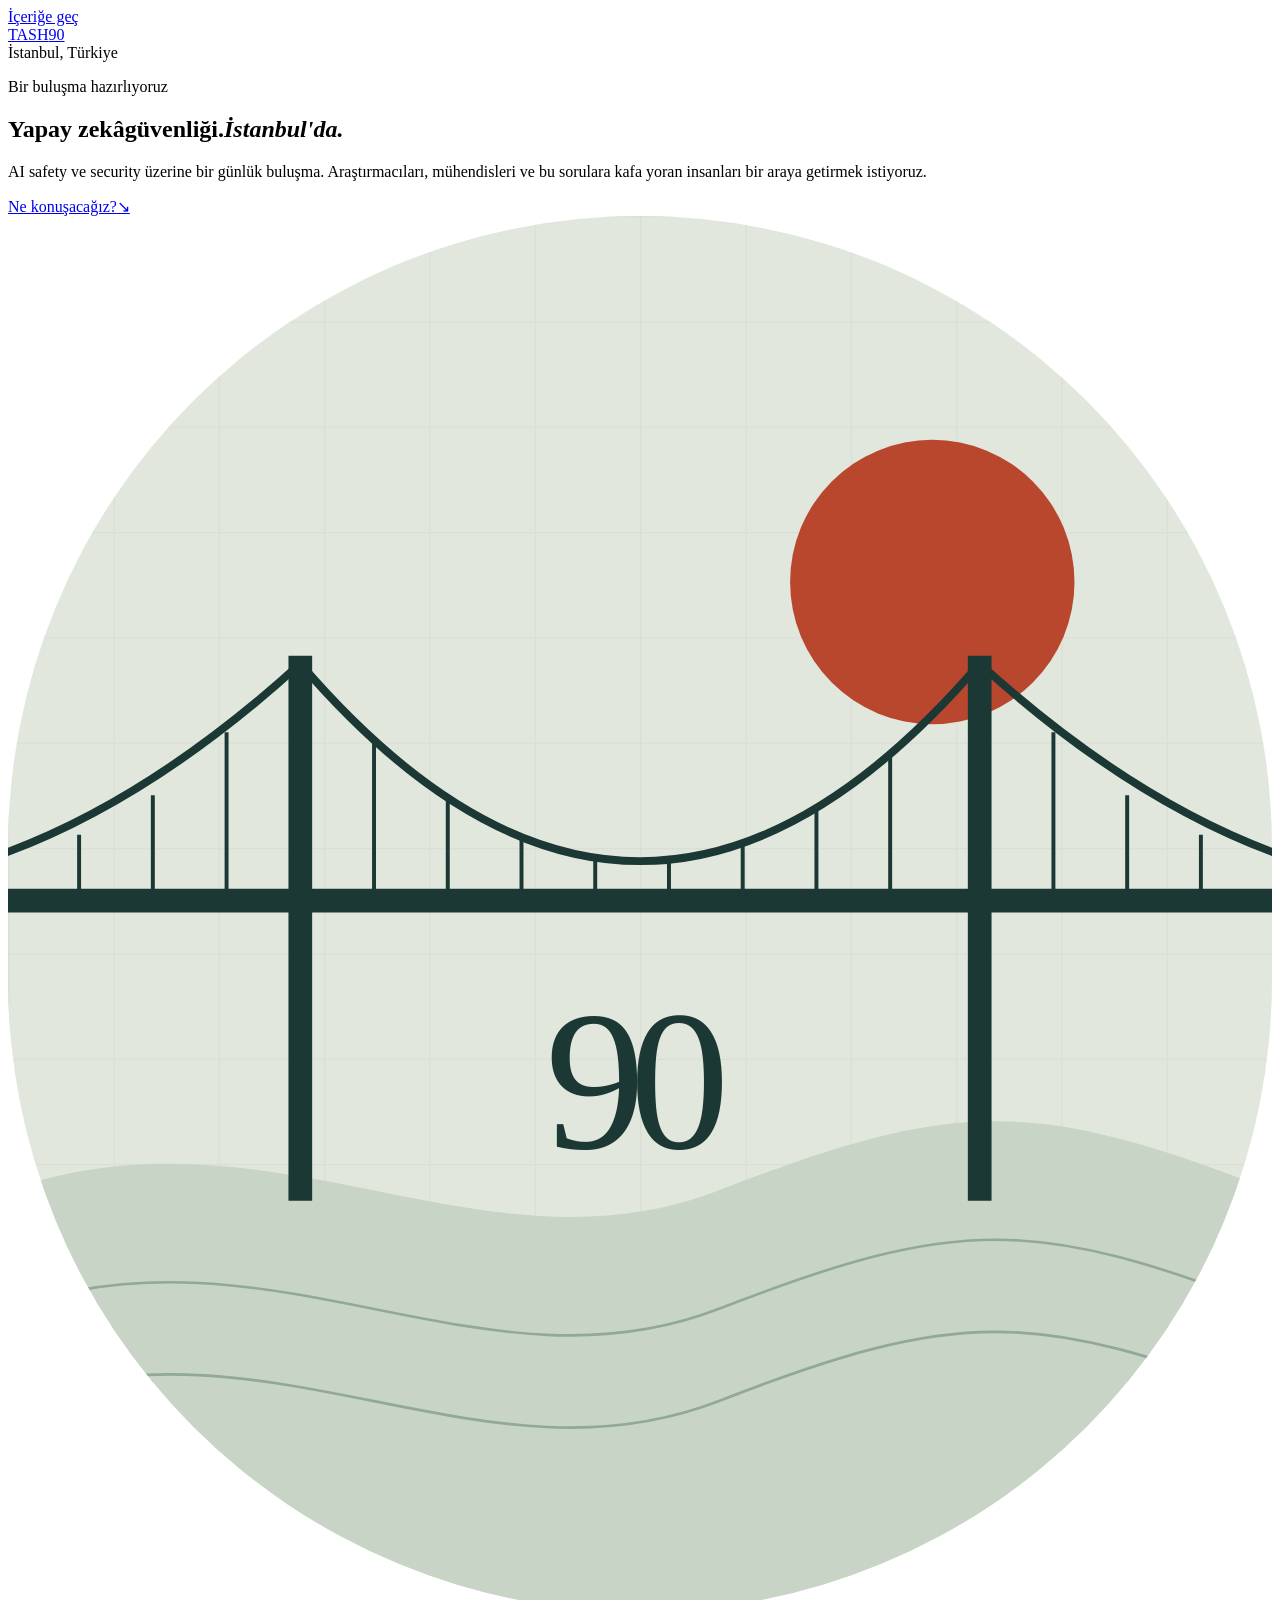
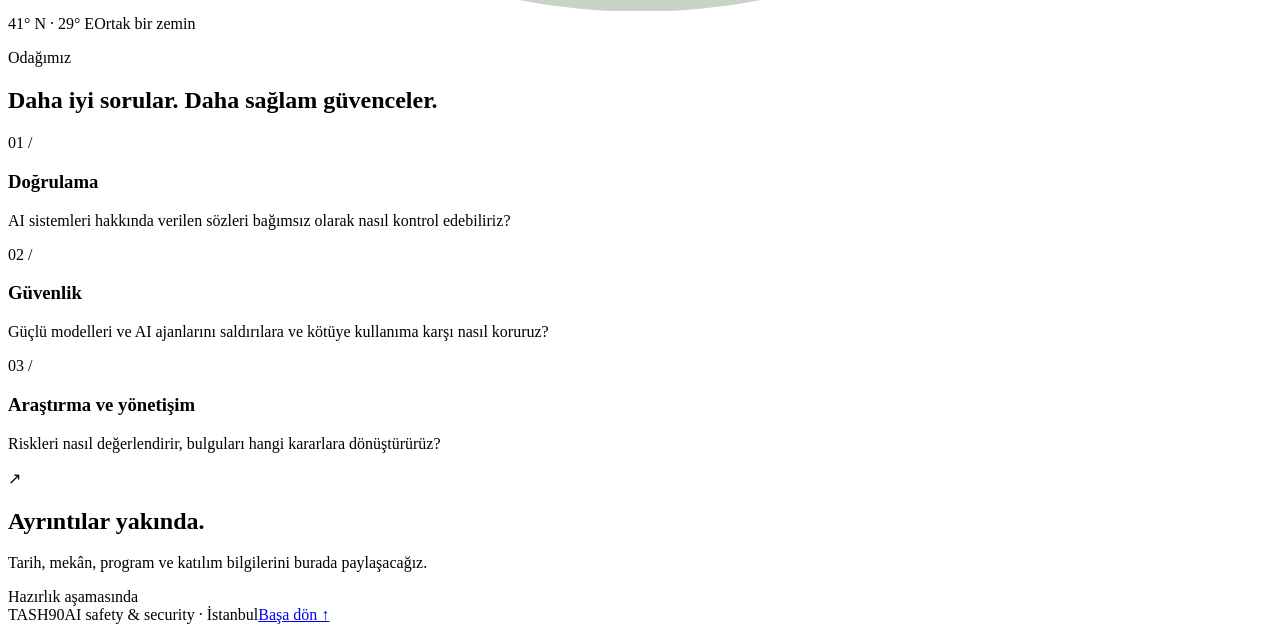
==== public/index.html @ 8463e8dc "feat: add bilingual TASH90 landing page" ====
<!doctype html>
<html lang="tr">
  <head>
    <meta charset="utf-8">
    <meta name="viewport" content="width=device-width, initial-scale=1">
    <meta name="theme-color" content="#f4f1e9">
    <title>TASH90 — Yapay zekâ güvenliği, İstanbul</title>
    <meta name="description" content="İstanbul'da AI safety ve security üzerine bir günlük buluşma hazırlıyoruz. Tarih, program ve katılım bilgileri yakında.">
    <meta property="og:type" content="website">
    <meta property="og:site_name" content="TASH90">
    <meta property="og:title" content="TASH90 — Yapay zekâ güvenliği, İstanbul">
    <meta property="og:description" content="Araştırma, mühendislik ve yönetişim. İstanbul'da AI safety ve security üzerine bir buluşma. Ayrıntılar yakında.">
    <meta property="og:url" content="https://tash90.org/">
    <meta property="og:locale" content="tr_TR">
    <link rel="canonical" href="https://tash90.org/">
    <link rel="icon" href="/favicon.svg" type="image/svg+xml">
    <link rel="stylesheet" href="/styles.css">
    <script src="/site.js" type="module"></script>
  </head>
  <body>
    <a class="skip-link" href="#main" data-copy="skip">İçeriğe geç</a>
    <div class="page-shell">
      <header class="site-header">
        <a class="wordmark" href="/" aria-label="TASH90">TASH<span>90</span><span class="brand-dot" aria-hidden="true"></span></a>
        <div class="header-end">
          <span class="location">İstanbul, Türkiye</span>
          <div class="languages" aria-label="Dil / Language" role="group" hidden>
            <button type="button" data-lang="tr" lang="tr" aria-label="Türkçe" aria-pressed="true">TR</button>
            <span aria-hidden="true">/</span>
            <button type="button" data-lang="en" lang="en" aria-label="English" aria-pressed="false">EN</button>
          </div>
        </div>
      </header>

      <main id="main">
        <section class="hero" aria-labelledby="hero-title">
          <div class="hero-copy">
            <p class="eyebrow"><span class="status-dot" aria-hidden="true"></span><span data-copy="status">Bir buluşma hazırlıyoruz</span></p>
            <h1 id="hero-title"><span data-copy="titleOne">Yapay zekâ</span><span data-copy="titleTwo">güvenliği.</span><em data-copy="titleThree">İstanbul'da.</em></h1>
            <p class="intro" data-copy="intro">AI safety ve security üzerine bir günlük buluşma. Araştırmacıları, mühendisleri ve bu sorulara kafa yoran insanları bir araya getirmek istiyoruz.</p>
            <a class="text-link" href="#topics"><span data-copy="explore">Ne konuşacağız?</span><span aria-hidden="true">↘</span></a>
          </div>

          <div class="hero-art" aria-hidden="true">
            <svg class="bridge" viewBox="0 0 480 530" xmlns="http://www.w3.org/2000/svg">
              <defs>
                <pattern id="grid" width="40" height="40" patternUnits="userSpaceOnUse"><path d="M40 0H0V40" fill="none" stroke="#d9dfd7" stroke-width="1"/></pattern>
                <clipPath id="window"><rect x="0" y="0" width="480" height="530" rx="240"/></clipPath>
              </defs>
              <g clip-path="url(#window)">
                <rect width="480" height="530" fill="#e1e7dc"/>
                <rect width="480" height="530" fill="url(#grid)"/>
                <circle cx="351" cy="139" r="54" fill="#b9472d"/>
                <path d="M0 370C100 335 180 405 270 370S390 335 480 370V530H0Z" fill="#c8d4c5"/>
                <path d="M0 415C100 380 180 450 270 415S390 380 480 415" fill="none" stroke="#91a89a"/>
                <path d="M0 450C100 415 180 485 270 450S390 415 480 450" fill="none" stroke="#91a89a"/>
                <path d="M-20 260H500M111 167V374M369 167V374" fill="none" stroke="#1c3834" stroke-width="9"/>
                <path d="M-20 248Q45 230 111 170Q240 320 369 170Q435 230 500 248" fill="none" stroke="#1c3834" stroke-width="3"/>
                <path d="M139 198V260M167 221V260M195 237V260M223 244V260M251 245V260M279 238V260M307 225V260M335 204V260M27 235V260M55 220V260M83 196V260M397 196V260M425 220V260M453 235V260" fill="none" stroke="#1c3834" stroke-width="1.5"/>
                <text x="236" y="354" text-anchor="middle" fill="#1c3834" font-family="Georgia, serif" font-size="76" letter-spacing="-6">90</text>
              </g>
            </svg>
            <div class="art-caption"><span>41° N · 29° E</span><span data-copy="artLabel">Ortak bir zemin</span></div>
          </div>
        </section>

        <section id="topics" class="topics" aria-labelledby="topics-title">
          <div class="section-intro">
            <p class="eyebrow" data-copy="focusLabel">Odağımız</p>
            <h2 id="topics-title" data-copy="focusTitle">Daha iyi sorular. Daha sağlam güvenceler.</h2>
          </div>
          <div class="topic-grid">
            <article>
              <span class="topic-number" aria-hidden="true">01 /</span>
              <h3 data-copy="topicOneTitle">Doğrulama</h3>
              <p data-copy="topicOneBody">AI sistemleri hakkında verilen sözleri bağımsız olarak nasıl kontrol edebiliriz?</p>
            </article>
            <article>
              <span class="topic-number" aria-hidden="true">02 /</span>
              <h3 data-copy="topicTwoTitle">Güvenlik</h3>
              <p data-copy="topicTwoBody">Güçlü modelleri ve AI ajanlarını saldırılara ve kötüye kullanıma karşı nasıl koruruz?</p>
            </article>
            <article>
              <span class="topic-number" aria-hidden="true">03 /</span>
              <h3 data-copy="topicThreeTitle">Araştırma ve yönetişim</h3>
              <p data-copy="topicThreeBody">Riskleri nasıl değerlendirir, bulguları hangi kararlara dönüştürürüz?</p>
            </article>
          </div>
        </section>

        <aside class="announcement" aria-label="Etkinlik durumu" data-label="announcementLabel">
          <span class="announcement-mark" aria-hidden="true">↗</span>
          <div><h2 data-copy="soonTitle">Ayrıntılar yakında.</h2><p data-copy="soonBody">Tarih, mekân, program ve katılım bilgilerini burada paylaşacağız.</p></div>
          <span class="soon-tag" data-copy="soonTag">Hazırlık aşamasında</span>
        </aside>
      </main>

      <footer><span class="footer-brand">TASH90</span><span data-copy="footer">AI safety & security · İstanbul</span><a href="#main" data-copy="backTop">Başa dön ↑</a></footer>
    </div>
  </body>
</html>
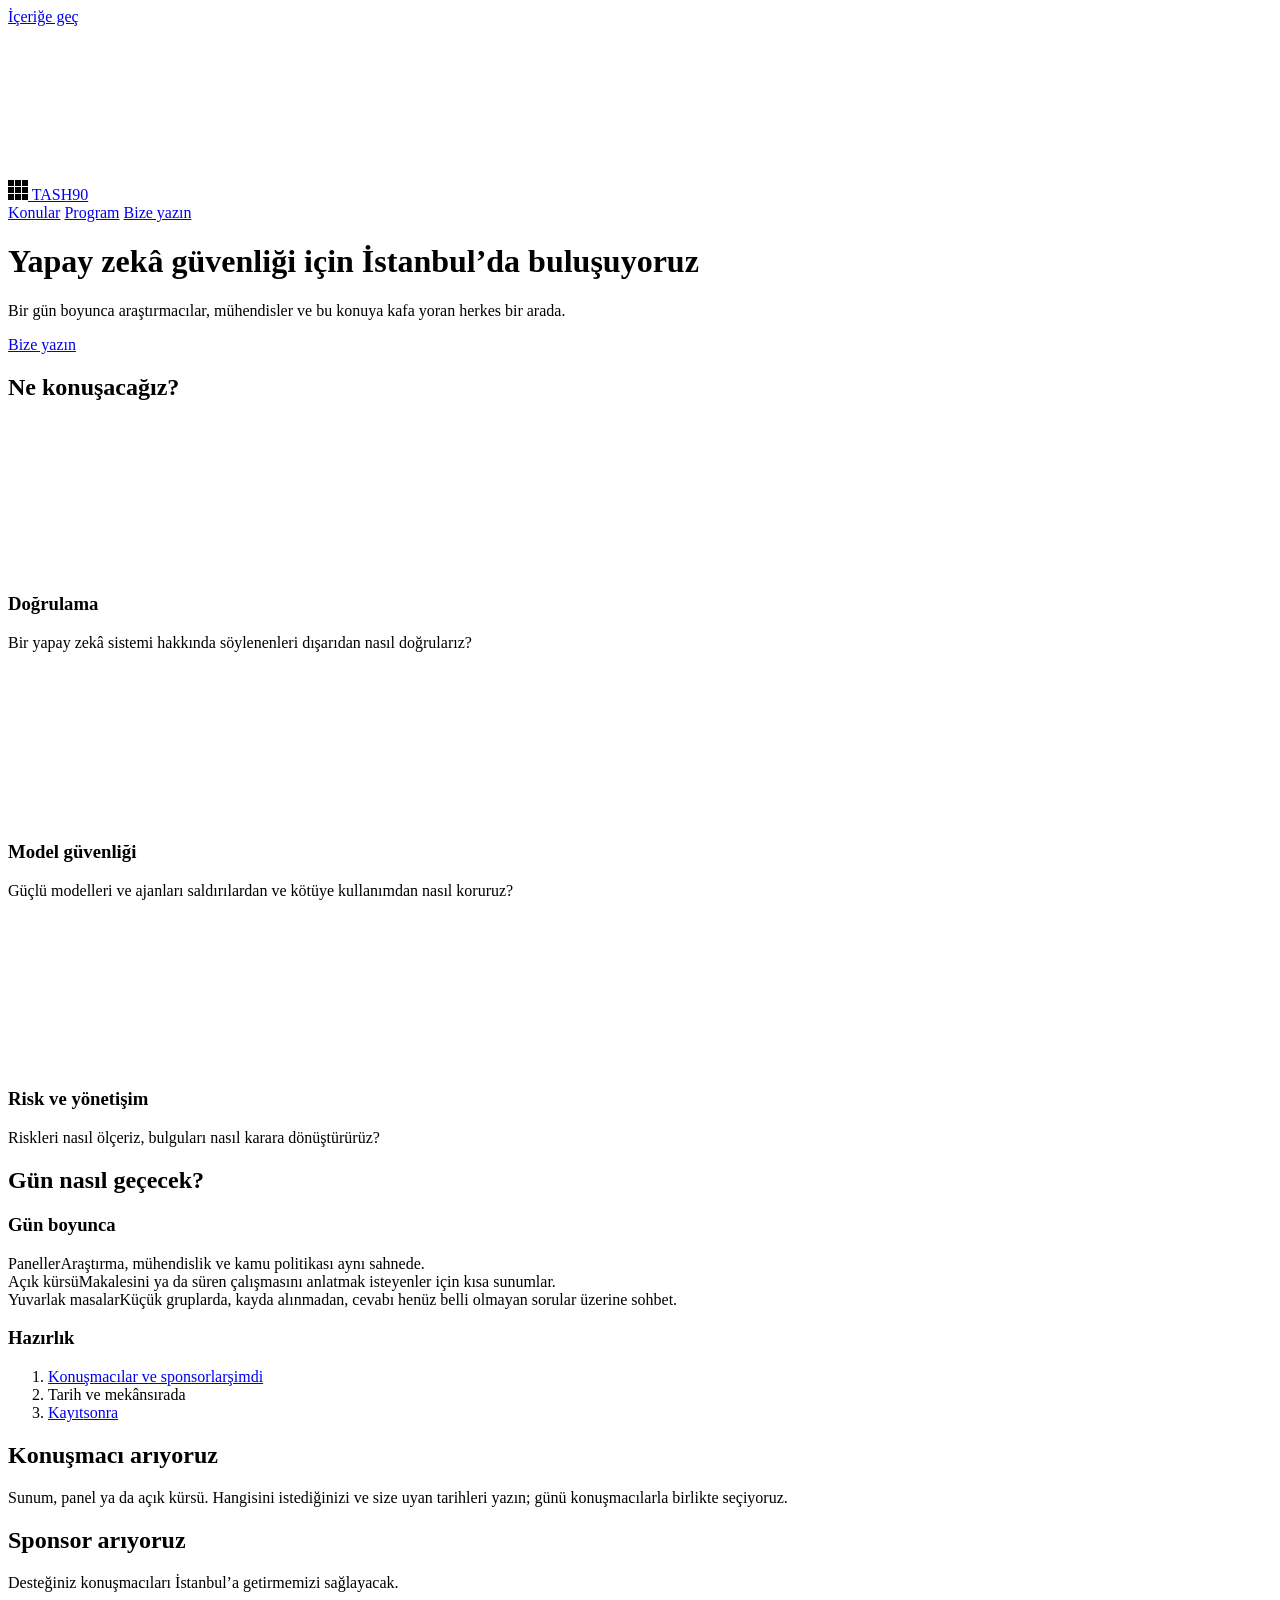
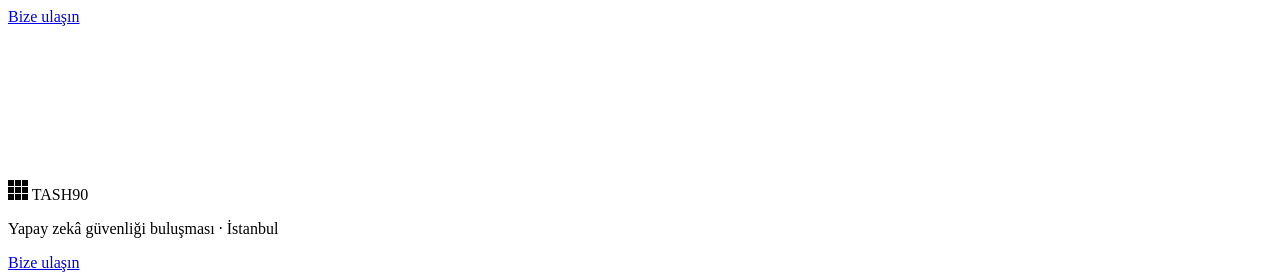
==== commit 2ec4c865: "Redesign the landing page as a Bosphorus mosaic with two colour modes Draw the hero, footer strip an" ====
--- a/public/index.html
+++ b/public/index.html
@@ -1,101 +1,130 @@
 <!doctype html>
-<html lang="tr">
+<html lang="tr" data-palette="turkuaz">
   <head>
     <meta charset="utf-8">
     <meta name="viewport" content="width=device-width, initial-scale=1">
-    <meta name="theme-color" content="#f4f1e9">
-    <title>TASH90 — Yapay zekâ güvenliği, İstanbul</title>
-    <meta name="description" content="İstanbul'da AI safety ve security üzerine bir günlük buluşma hazırlıyoruz. Tarih, program ve katılım bilgileri yakında.">
+    <meta name="theme-color" content="#0a6685">
+    <title>TASH90 · Yapay zekâ güvenliği buluşması, İstanbul</title>
+    <meta name="description" content="Araştırmacılar, mühendisler ve yapay zekâ güvenliğine kafa yoran herkes için İstanbul’da bir günlük buluşma.">
     <meta property="og:type" content="website">
     <meta property="og:site_name" content="TASH90">
-    <meta property="og:title" content="TASH90 — Yapay zekâ güvenliği, İstanbul">
-    <meta property="og:description" content="Araştırma, mühendislik ve yönetişim. İstanbul'da AI safety ve security üzerine bir buluşma. Ayrıntılar yakında.">
+    <meta property="og:title" content="TASH90 · Yapay zekâ güvenliği buluşması, İstanbul">
+    <meta property="og:description" content="Araştırmacılar, mühendisler ve yapay zekâ güvenliğine kafa yoran herkes için İstanbul’da bir günlük buluşma.">
     <meta property="og:url" content="https://tash90.org/">
     <meta property="og:locale" content="tr_TR">
     <link rel="canonical" href="https://tash90.org/">
+    <link rel="alternate" hreflang="tr" href="https://tash90.org/?lang=tr">
+    <link rel="alternate" hreflang="en" href="https://tash90.org/?lang=en">
+    <link rel="alternate" hreflang="x-default" href="https://tash90.org/">
     <link rel="icon" href="/favicon.svg" type="image/svg+xml">
+    <link rel="preload" href="/fonts/funnel-display-latin.woff2" as="font" type="font/woff2" crossorigin>
+    <link rel="preload" href="/fonts/inter-latin.woff2" as="font" type="font/woff2" crossorigin>
     <link rel="stylesheet" href="/styles.css">
     <script src="/site.js" type="module"></script>
   </head>
   <body>
     <a class="skip-link" href="#main" data-copy="skip">İçeriğe geç</a>
-    <div class="page-shell">
-      <header class="site-header">
-        <a class="wordmark" href="/" aria-label="TASH90">TASH<span>90</span><span class="brand-dot" aria-hidden="true"></span></a>
-        <div class="header-end">
-          <span class="location">İstanbul, Türkiye</span>
-          <div class="languages" aria-label="Dil / Language" role="group" hidden>
-            <button type="button" data-lang="tr" lang="tr" aria-label="Türkçe" aria-pressed="true">TR</button>
-            <span aria-hidden="true">/</span>
-            <button type="button" data-lang="en" lang="en" aria-label="English" aria-pressed="false">EN</button>
+
+    <header class="hero">
+      <canvas class="hero-art" data-art="hero" aria-hidden="true"></canvas>
+      <div class="wrap top">
+        <a class="wordmark" href="/" aria-label="TASH90">
+          <svg class="mark" aria-hidden="true" width="20" height="20" viewBox="0 0 20 20"><path class="mark-ground" d="M0 7h6v6H0zM14 7h6v6h-6zM0 14h6v6H0zM14 14h6v6h-6z"/><path class="mark-figure" d="M0 0h6v6H0zM7 0h6v6H7zM14 0h6v6h-6zM7 7h6v6H7zM7 14h6v6H7z"/></svg>
+          TASH90
+        </a>
+        <nav class="site-nav" aria-label="Ana menü" data-label="navLabel">
+          <a class="nav-extra" href="#konular" data-copy="nav1">Konular</a>
+          <a class="nav-extra" href="#program" data-copy="nav2">Program</a>
+          <a class="nav-cta" href="#yaz" data-copy="nav3">Bize yazın</a>
+          <span class="switch" role="group" aria-label="Dil" data-label="langLabel" hidden>
+            <button type="button" data-lang="tr" lang="tr" aria-pressed="true">TR</button>
+            <button type="button" data-lang="en" lang="en" aria-pressed="false">EN</button>
+          </span>
+        </nav>
+      </div>
+      <div class="wrap hero-copy" id="ust">
+        <h1 data-copy="h1">Yapay zekâ güvenliği&nbsp;için İstanbul’da buluşuyoruz</h1>
+        <p class="lead" data-copy="lead">Bir gün boyunca araştırmacılar, mühendisler ve bu konuya kafa yoran herkes bir arada.</p>
+        <a class="button cta" href="#yaz" data-copy="cta">Bize yazın</a>
+      </div>
+    </header>
+
+    <main id="main" tabindex="-1">
+      <section class="wrap section" id="konular" aria-labelledby="konular-baslik">
+        <h2 id="konular-baslik" data-copy="topicsH">Ne konuşacağız?</h2>
+        <div class="topics">
+          <article>
+            <canvas class="emblem" data-art="emblem" data-glyph="check" data-order="0" aria-hidden="true"></canvas>
+            <h3 data-copy="t1h">Doğrulama</h3>
+            <p data-copy="t1p">Bir yapay zekâ sistemi hakkında söylenenleri dışarıdan nasıl doğrularız?</p>
+          </article>
+          <article>
+            <canvas class="emblem" data-art="emblem" data-glyph="lock" data-order="1" aria-hidden="true"></canvas>
+            <h3 data-copy="t2h">Model güvenliği</h3>
+            <p data-copy="t2p">Güçlü modelleri ve ajanları saldırılardan ve kötüye kullanımdan nasıl koruruz?</p>
+          </article>
+          <article>
+            <canvas class="emblem" data-art="emblem" data-glyph="scales" data-order="2" aria-hidden="true"></canvas>
+            <h3 data-copy="t3h">Risk ve yönetişim</h3>
+            <p data-copy="t3p">Riskleri nasıl ölçeriz, bulguları nasıl karara dönüştürürüz?</p>
+          </article>
+        </div>
+      </section>
+
+      <section class="wrap section section-tight" id="program" aria-labelledby="program-baslik">
+        <h2 id="program-baslik" data-copy="dayH">Gün nasıl geçecek?</h2>
+        <div class="split">
+          <div class="wide">
+            <h3 class="meta label" data-copy="dayL">Gün boyunca</h3>
+            <div class="row"><span data-copy="f1">Paneller</span><span class="row-text" data-copy="f1p">Araştırma, mühendislik ve kamu politikası aynı sahnede.</span></div>
+            <div class="row"><span data-copy="f2">Açık kürsü</span><span class="row-text" data-copy="f2p">Makalesini ya da süren çalışmasını anlatmak isteyenler için kısa sunumlar.</span></div>
+            <div class="row"><span data-copy="f3">Yuvarlak masalar</span><span class="row-text" data-copy="f3p">Küçük gruplarda, kayda alınmadan, cevabı henüz belli olmayan sorular üzerine sohbet.</span></div>
+          </div>
+          <div class="narrow">
+            <h3 class="meta label" data-copy="prepL">Hazırlık</h3>
+            <ol class="steps">
+              <li><a href="#yaz" aria-current="step"><span class="dot dot-now" aria-hidden="true"></span><span data-copy="s1">Konuşmacılar ve sponsorlar</span><span class="meta" data-copy="s1t">şimdi</span></a></li>
+              <li class="later"><span class="dot" aria-hidden="true"></span><span data-copy="s2">Tarih&nbsp;ve&nbsp;mekân</span><span class="meta" data-copy="s2t">sırada</span></li>
+              <li class="later"><a href="#yaz"><span class="dot" aria-hidden="true"></span><span data-copy="s3">Kayıt</span><span class="meta" data-copy="s3t">sonra</span></a></li>
+            </ol>
           </div>
         </div>
-      </header>
+      </section>
 
-      <main id="main">
-        <section class="hero" aria-labelledby="hero-title">
-          <div class="hero-copy">
-            <p class="eyebrow"><span class="status-dot" aria-hidden="true"></span><span data-copy="status">Bir buluşma hazırlıyoruz</span></p>
-            <h1 id="hero-title"><span data-copy="titleOne">Yapay zekâ</span><span data-copy="titleTwo">güvenliği.</span><em data-copy="titleThree">İstanbul'da.</em></h1>
-            <p class="intro" data-copy="intro">AI safety ve security üzerine bir günlük buluşma. Araştırmacıları, mühendisleri ve bu sorulara kafa yoran insanları bir araya getirmek istiyoruz.</p>
-            <a class="text-link" href="#topics"><span data-copy="explore">Ne konuşacağız?</span><span aria-hidden="true">↘</span></a>
+      <section class="wrap section section-tight write" id="yaz" aria-labelledby="yaz-baslik">
+        <div class="split ruled">
+          <div class="wide">
+            <h2 id="yaz-baslik" data-copy="spH">Konuşmacı arıyoruz</h2>
+            <p data-copy="spP">Sunum, panel ya da açık kürsü. Hangisini istediğinizi ve size uyan tarihleri yazın; günü konuşmacılarla birlikte seçiyoruz.</p>
           </div>
+          <div class="narrow">
+            <h2 data-copy="soH">Sponsor&nbsp;arıyoruz</h2>
+            <p data-copy="soP">Desteğiniz konuşmacıları İstanbul’a getirmemizi sağlayacak.</p>
+          </div>
+        </div>
+        <a class="mail" href="mailto:contact@tash90.org" data-copy="mail">Bize ulaşın</a>
+      </section>
+    </main>
 
-          <div class="hero-art" aria-hidden="true">
-            <svg class="bridge" viewBox="0 0 480 530" xmlns="http://www.w3.org/2000/svg">
-              <defs>
-                <pattern id="grid" width="40" height="40" patternUnits="userSpaceOnUse"><path d="M40 0H0V40" fill="none" stroke="#d9dfd7" stroke-width="1"/></pattern>
-                <clipPath id="window"><rect x="0" y="0" width="480" height="530" rx="240"/></clipPath>
-              </defs>
-              <g clip-path="url(#window)">
-                <rect width="480" height="530" fill="#e1e7dc"/>
-                <rect width="480" height="530" fill="url(#grid)"/>
-                <circle cx="351" cy="139" r="54" fill="#b9472d"/>
-                <path d="M0 370C100 335 180 405 270 370S390 335 480 370V530H0Z" fill="#c8d4c5"/>
-                <path d="M0 415C100 380 180 450 270 415S390 380 480 415" fill="none" stroke="#91a89a"/>
-                <path d="M0 450C100 415 180 485 270 450S390 415 480 450" fill="none" stroke="#91a89a"/>
-                <path d="M-20 260H500M111 167V374M369 167V374" fill="none" stroke="#1c3834" stroke-width="9"/>
-                <path d="M-20 248Q45 230 111 170Q240 320 369 170Q435 230 500 248" fill="none" stroke="#1c3834" stroke-width="3"/>
-                <path d="M139 198V260M167 221V260M195 237V260M223 244V260M251 245V260M279 238V260M307 225V260M335 204V260M27 235V260M55 220V260M83 196V260M397 196V260M425 220V260M453 235V260" fill="none" stroke="#1c3834" stroke-width="1.5"/>
-                <text x="236" y="354" text-anchor="middle" fill="#1c3834" font-family="Georgia, serif" font-size="76" letter-spacing="-6">90</text>
-              </g>
-            </svg>
-            <div class="art-caption"><span>41° N · 29° E</span><span data-copy="artLabel">Ortak bir zemin</span></div>
+    <footer class="site-footer">
+      <canvas class="foot-art" data-art="strip" aria-hidden="true"></canvas>
+      <div class="wrap foot">
+        <div>
+          <div class="foot-mark">
+            <svg class="mark" aria-hidden="true" width="20" height="20" viewBox="0 0 20 20"><path class="mark-ground" d="M0 7h6v6H0zM14 7h6v6h-6zM0 14h6v6H0zM14 14h6v6h-6z"/><path class="mark-figure" d="M0 0h6v6H0zM7 0h6v6H7zM14 0h6v6h-6zM7 7h6v6H7zM7 14h6v6H7z"/></svg>
+            TASH90
           </div>
-        </section>
-
-        <section id="topics" class="topics" aria-labelledby="topics-title">
-          <div class="section-intro">
-            <p class="eyebrow" data-copy="focusLabel">Odağımız</p>
-            <h2 id="topics-title" data-copy="focusTitle">Daha iyi sorular. Daha sağlam güvenceler.</h2>
-          </div>
-          <div class="topic-grid">
-            <article>
-              <span class="topic-number" aria-hidden="true">01 /</span>
-              <h3 data-copy="topicOneTitle">Doğrulama</h3>
-              <p data-copy="topicOneBody">AI sistemleri hakkında verilen sözleri bağımsız olarak nasıl kontrol edebiliriz?</p>
-            </article>
-            <article>
-              <span class="topic-number" aria-hidden="true">02 /</span>
-              <h3 data-copy="topicTwoTitle">Güvenlik</h3>
-              <p data-copy="topicTwoBody">Güçlü modelleri ve AI ajanlarını saldırılara ve kötüye kullanıma karşı nasıl koruruz?</p>
-            </article>
-            <article>
-              <span class="topic-number" aria-hidden="true">03 /</span>
-              <h3 data-copy="topicThreeTitle">Araştırma ve yönetişim</h3>
-              <p data-copy="topicThreeBody">Riskleri nasıl değerlendirir, bulguları hangi kararlara dönüştürürüz?</p>
-            </article>
-          </div>
-        </section>
-
-        <aside class="announcement" aria-label="Etkinlik durumu" data-label="announcementLabel">
-          <span class="announcement-mark" aria-hidden="true">↗</span>
-          <div><h2 data-copy="soonTitle">Ayrıntılar yakında.</h2><p data-copy="soonBody">Tarih, mekân, program ve katılım bilgilerini burada paylaşacağız.</p></div>
-          <span class="soon-tag" data-copy="soonTag">Hazırlık aşamasında</span>
-        </aside>
-      </main>
-
-      <footer><span class="footer-brand">TASH90</span><span data-copy="footer">AI safety & security · İstanbul</span><a href="#main" data-copy="backTop">Başa dön ↑</a></footer>
-    </div>
+          <p data-copy="foot">Yapay zekâ güvenliği buluşması · İstanbul</p>
+        </div>
+        <div class="foot-end">
+          <a href="mailto:contact@tash90.org" data-copy="mail">Bize ulaşın</a>
+          <span class="switch" role="group" aria-label="Renk" data-label="paletteLabel" hidden>
+            <button type="button" data-palette="turkuaz" aria-pressed="true" data-copy="turkuaz">Turkuaz</button>
+            <button type="button" data-palette="bizans" aria-pressed="false" data-copy="bizans">Bizans</button>
+          </span>
+          <button type="button" class="pause" data-copy="pause" hidden>Animasyonu durdur</button>
+        </div>
+      </div>
+    </footer>
   </body>
 </html>
